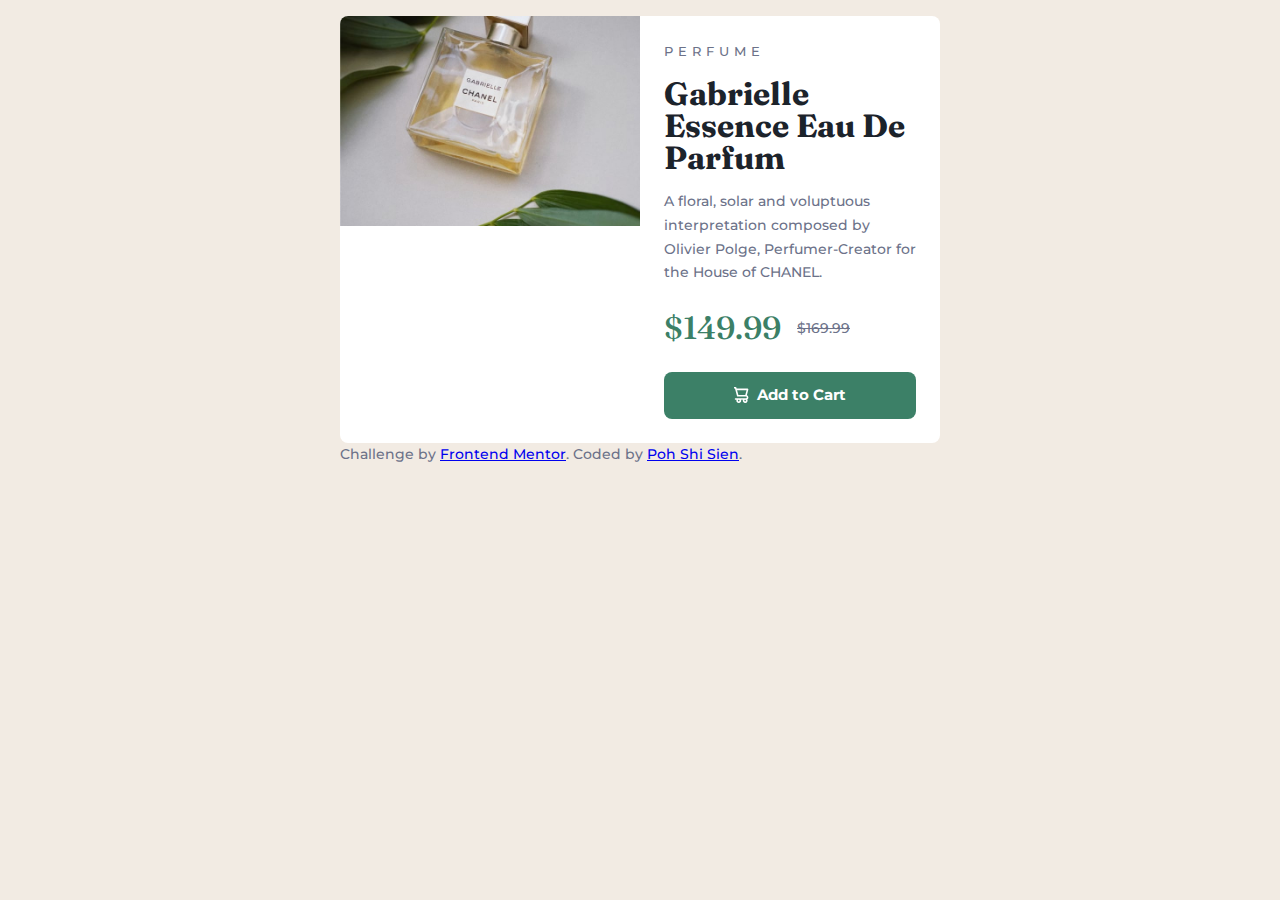
==== product-preview-card-component-main/index.html @ 406e1fe1 "done" ====
<!DOCTYPE html>
<html lang="en">
<head>
  <meta charset="UTF-8">
  <meta name="viewport" content="width=device-width, initial-scale=1.0"> <!-- displays site properly based on user's device -->

  <link rel="icon" type="image/png" sizes="32x32" href="./images/favicon-32x32.png">

  <link rel="preconnect" href="https://fonts.googleapis.com">
  <link rel="preconnect" href="https://fonts.gstatic.com" crossorigin>
  <link href="https://fonts.googleapis.com/css2?family=Fraunces:opsz,wght@9..144,700&family=Montserrat:wght@500;700&display=swap" rel="stylesheet">

  <link rel="stylesheet" type="text/css" href="styles.css" />
  
  <title>Frontend Mentor | Product preview card component</title>

</head>


<body>
  <main>
    <article class="product">
      <picture class="product__img">
        <source srcset="images/image-product-mobile.jpg" media="(min-width:600px)">
        <img src="images/image-product-mobile.jpg" alt="Gabrielle Essence Eau De Parfum">
      </picture>

      <div class="product__content">
        <p class="product__category">Perfume</p>

        <h1 class="product__title">Gabrielle Essence Eau De Parfum</h1>

        <p>A floral, solar and voluptuous interpretation composed by Olivier Polge, 
          Perfumer-Creator for the House of CHANEL.
        </p>

        <div class="flex-group">
          <p class="product__price">
            <span class="visually-hidden">Current Price:</span>
            $149.99
          </p>
          <p class="product__original-price">
            <span class="visually-hidden">Original Price:</span>
            <s>$169.99</s>
          </p>
        </div>

        <button class="button" data-icon="shopping-cart">Add to Cart</button>
      </div>
    </article>
  </main>
  
  <div class="attribution">
    Challenge by <a href="https://www.frontendmentor.io?ref=challenge" target="_blank">Frontend Mentor</a>. 
    Coded by <a href="#">Poh Shi Sien</a>.
  </div>
</body>
</html>
---- product-preview-card-component-main/styles.css ----
:root {
    --clr-primary-400: hsl(158, 36%, 37%);
    --clr-primary-500: hsl(158, 36%, 20%);
    --clr-secodary-200: hsl(30, 38%, 92%);

    --clr-neutral-900: hsl(212, 21%, 14%);
    --clr-neutral-400: hsl(228, 12%, 48%);
    --clr-neutral-100: hsl(0, 0%, 100%);

    --fw-regular: 500;
    --fw-bold: 700;

    --ff-accent: 'Fraunces', serif;
    --ff-base: 'Montserrat', sans-serif;
}

/*
  1. Use a more-intuitive box-sizing model.
*/
*, *::before, *::after {
    box-sizing: border-box;
  }
  /*
    2. Remove default margin
  */
  * {
    margin: 0;
  }
  /*
    Typographic tweaks!
    3. Add accessible line-height
    4. Improve text rendering
  */
  body {
    line-height: 1.7;
    -webkit-font-smoothing: antialiased;
  }
  /*
    5. Improve media defaults
  */
  img, picture, video, canvas, svg {
    display: block;
    max-width: 100%;
  }
  /*
    6. Remove built-in form typography styles
  */
  input, button, textarea, select {
    font: inherit;
  }
  /*
    7. Avoid text overflows
  */
  p, h1, h2, h3, h4, h5, h6 {
    overflow-wrap: break-word;
  }

  h1, h2, h3 {
    line-height: 1;
  }
  /*
    8. Create a root stacking context
  */
  #root, #__next {
    isolation: isolate;
  }

  /* general styling */

  body {
    font-family: var(--ff-base);
    font-weight: var(--fw-regular);
    font-size: 0.875rem;
    color: var(--clr-neutral-400);
    background-color: var(--clr-secodary-200);

    display: grid;
    place-content: center;
    margin: 1rem;
  }

  /* utilities */

  .flex-group {
    display: flex;
    gap: 1rem;
    flex-wrap: wrap;
    align-items: center;
  }

  .visually-hidden:not(:focus):not(:active) {
    clip: rect(0 0 0 0);
    clip-path: inset(50%);
    height: 1px;
    overflow: hidden;
    position: absolute;
    white-space: nowrap;
    width: 1px;
  }
  
  /* button */
  .button {
    cursor: pointer;
    padding: 0.75em 1.5em;
    border: 0;
    text-decoration: none;
    display: inline-flex;
    justify-content: center;
    align-items: center;
    gap: 0.5rem;
    background-color: var(--clr-primary-400);
    color: var(--clr-neutral-100);
    font-weight: var(--fw-bold);
    font-size: .925rem;
    border-radius: 0.5rem;
  }

  .button[data-icon="shopping-cart"]::before {
    content: "";
    width: 15px;
    height: 16px;
    background-image: url("images/icon-cart.svg");
  }

  .button:is(:hover, :focus) {
    background-color: var(--clr-primary-500);
  }

  .product {
    --content-padding: 1.5rem;
    --content-spacing: 1rem;

    display: grid;
    background-color: var(--clr-neutral-100);
    border-radius: 0.5rem;
    overflow: hidden;
    max-width: 600px;
  }

  @media (min-width: 600px) {
    .product {
        grid-template-columns: 1fr 1fr;
    }
  }

  .product__content {
    padding: var(--content-padding);
    display: grid;
    gap: var(--content-spacing)
  }

  .product__category {
    font-size: 0.8125rem;
    text-transform: uppercase;
    letter-spacing: 5px;
  }

  .product__title {
    font-size: 2rem;
    font-family: var(--ff-accent);
    color: var(--clr-neutral-900);
  }

  .product__price {
    font-size: 2rem;
    font-family: var(--ff-accent);
    color: var(--clr-primary-400);
  }
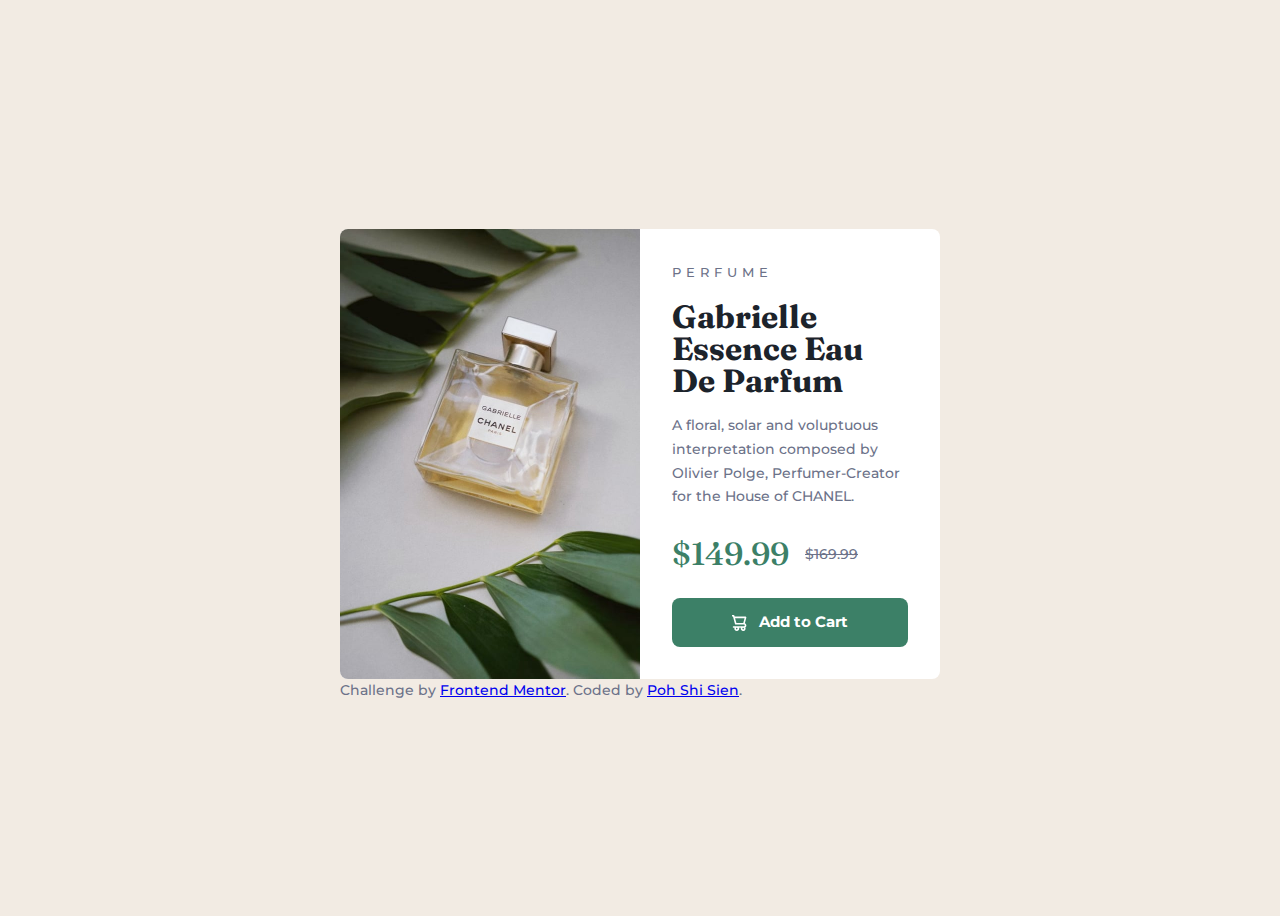
==== commit c59b8752: "done" ====
--- a/product-preview-card-component-main/index.html
+++ b/product-preview-card-component-main/index.html
@@ -21,8 +21,8 @@
   <main>
     <article class="product">
       <picture class="product__img">
-        <source srcset="images/image-product-mobile.jpg" media="(min-width:600px)">
-        <img src="images/image-product-mobile.jpg" alt="Gabrielle Essence Eau De Parfum">
+        <source srcset="images/image-product-desktop.jpg" media="(min-width:600px)">
+        <img src="images/image-product-desktop.jpg" alt="Gabrielle Essence Eau De Parfum">
       </picture>
 
       <div class="product__content">
--- a/product-preview-card-component-main/styles.css
+++ b/product-preview-card-component-main/styles.css
@@ -1,23 +1,25 @@
 :root {
     --clr-primary-400: hsl(158, 36%, 37%);
     --clr-primary-500: hsl(158, 36%, 20%);
-    --clr-secodary-200: hsl(30, 38%, 92%);
-
+    --clr-secondary-200: hsl(30, 38%, 92%);
+  
     --clr-neutral-900: hsl(212, 21%, 14%);
     --clr-neutral-400: hsl(228, 12%, 48%);
     --clr-neutral-100: hsl(0, 0%, 100%);
-
+  
+    --ff-accent: "Fraunces", serif;
+    --ff-base: "Montserrat", sans-serif;
+  
     --fw-regular: 500;
     --fw-bold: 700;
-
-    --ff-accent: 'Fraunces', serif;
-    --ff-base: 'Montserrat', sans-serif;
-}
-
-/*
-  1. Use a more-intuitive box-sizing model.
-*/
-*, *::before, *::after {
+  }
+  
+  /*
+    1. Use a more-intuitive box-sizing model.
+  */
+  *,
+  *::before,
+  *::after {
     box-sizing: border-box;
   }
   /*
@@ -27,67 +29,84 @@
     margin: 0;
   }
   /*
+    3. Allow percentage-based heights in the application
+  */
+  html,
+  body {
+    height: 100%;
+  }
+  /*
     Typographic tweaks!
-    3. Add accessible line-height
-    4. Improve text rendering
+    4. Add accessible line-height
+    5. Improve text rendering
   */
   body {
     line-height: 1.7;
     -webkit-font-smoothing: antialiased;
   }
   /*
-    5. Improve media defaults
+    6. Improve media defaults
   */
-  img, picture, video, canvas, svg {
+  img,
+  picture,
+  video,
+  canvas,
+  svg {
     display: block;
     max-width: 100%;
   }
   /*
-    6. Remove built-in form typography styles
+    7. Remove built-in form typography styles
   */
-  input, button, textarea, select {
+  input,
+  button,
+  textarea,
+  select {
     font: inherit;
   }
   /*
-    7. Avoid text overflows
+    8. Avoid text overflows
   */
-  p, h1, h2, h3, h4, h5, h6 {
+  p,
+  h1,
+  h2,
+  h3,
+  h4,
+  h5,
+  h6 {
     overflow-wrap: break-word;
   }
-
-  h1, h2, h3 {
+  
+  h1,
+  h2,
+  h3 {
     line-height: 1;
   }
-  /*
-    8. Create a root stacking context
-  */
-  #root, #__next {
-    isolation: isolate;
-  }
-
+  
   /* general styling */
-
+  
   body {
     font-family: var(--ff-base);
     font-weight: var(--fw-regular);
     font-size: 0.875rem;
     color: var(--clr-neutral-400);
-    background-color: var(--clr-secodary-200);
-
+    background-color: var(--clr-secondary-200);
+  
+    /* for this project only */
     display: grid;
     place-content: center;
     margin: 1rem;
   }
-
+  
   /* utilities */
-
+  
   .flex-group {
     display: flex;
     gap: 1rem;
     flex-wrap: wrap;
     align-items: center;
   }
-
+  
   .visually-hidden:not(:focus):not(:active) {
     clip: rect(0 0 0 0);
     clip-path: inset(50%);
@@ -101,69 +120,71 @@
   /* button */
   .button {
     cursor: pointer;
-    padding: 0.75em 1.5em;
-    border: 0;
     text-decoration: none;
     display: inline-flex;
+    gap: 0.75rem;
     justify-content: center;
     align-items: center;
-    gap: 0.5rem;
+  
+    border: 0;
+    border-radius: 0.5rem;
+    padding: 0.75em 1.5em;
     background-color: var(--clr-primary-400);
     color: var(--clr-neutral-100);
     font-weight: var(--fw-bold);
-    font-size: .925rem;
-    border-radius: 0.5rem;
+    font-size: 0.925rem;
   }
-
+  
   .button[data-icon="shopping-cart"]::before {
     content: "";
+    background-image: url("images/icon-cart.svg");
     width: 15px;
     height: 16px;
-    background-image: url("images/icon-cart.svg");
   }
-
+  
   .button:is(:hover, :focus) {
     background-color: var(--clr-primary-500);
   }
-
+  
+  /* product styles */
   .product {
     --content-padding: 1.5rem;
     --content-spacing: 1rem;
-
+  
     display: grid;
     background-color: var(--clr-neutral-100);
     border-radius: 0.5rem;
     overflow: hidden;
     max-width: 600px;
   }
-
+  
   @media (min-width: 600px) {
     .product {
-        grid-template-columns: 1fr 1fr;
+      --content-padding: 2rem;
+      grid-template-columns: 1fr 1fr;
     }
   }
-
+  
   .product__content {
+    display: grid;
+    gap: var(--content-spacing);
     padding: var(--content-padding);
-    display: grid;
-    gap: var(--content-spacing)
   }
-
+  
   .product__category {
     font-size: 0.8125rem;
+    letter-spacing: 5px;
     text-transform: uppercase;
-    letter-spacing: 5px;
   }
-
+  
   .product__title {
     font-size: 2rem;
     font-family: var(--ff-accent);
     color: var(--clr-neutral-900);
   }
-
+  
   .product__price {
     font-size: 2rem;
     font-family: var(--ff-accent);
     color: var(--clr-primary-400);
-  }
-
+  }